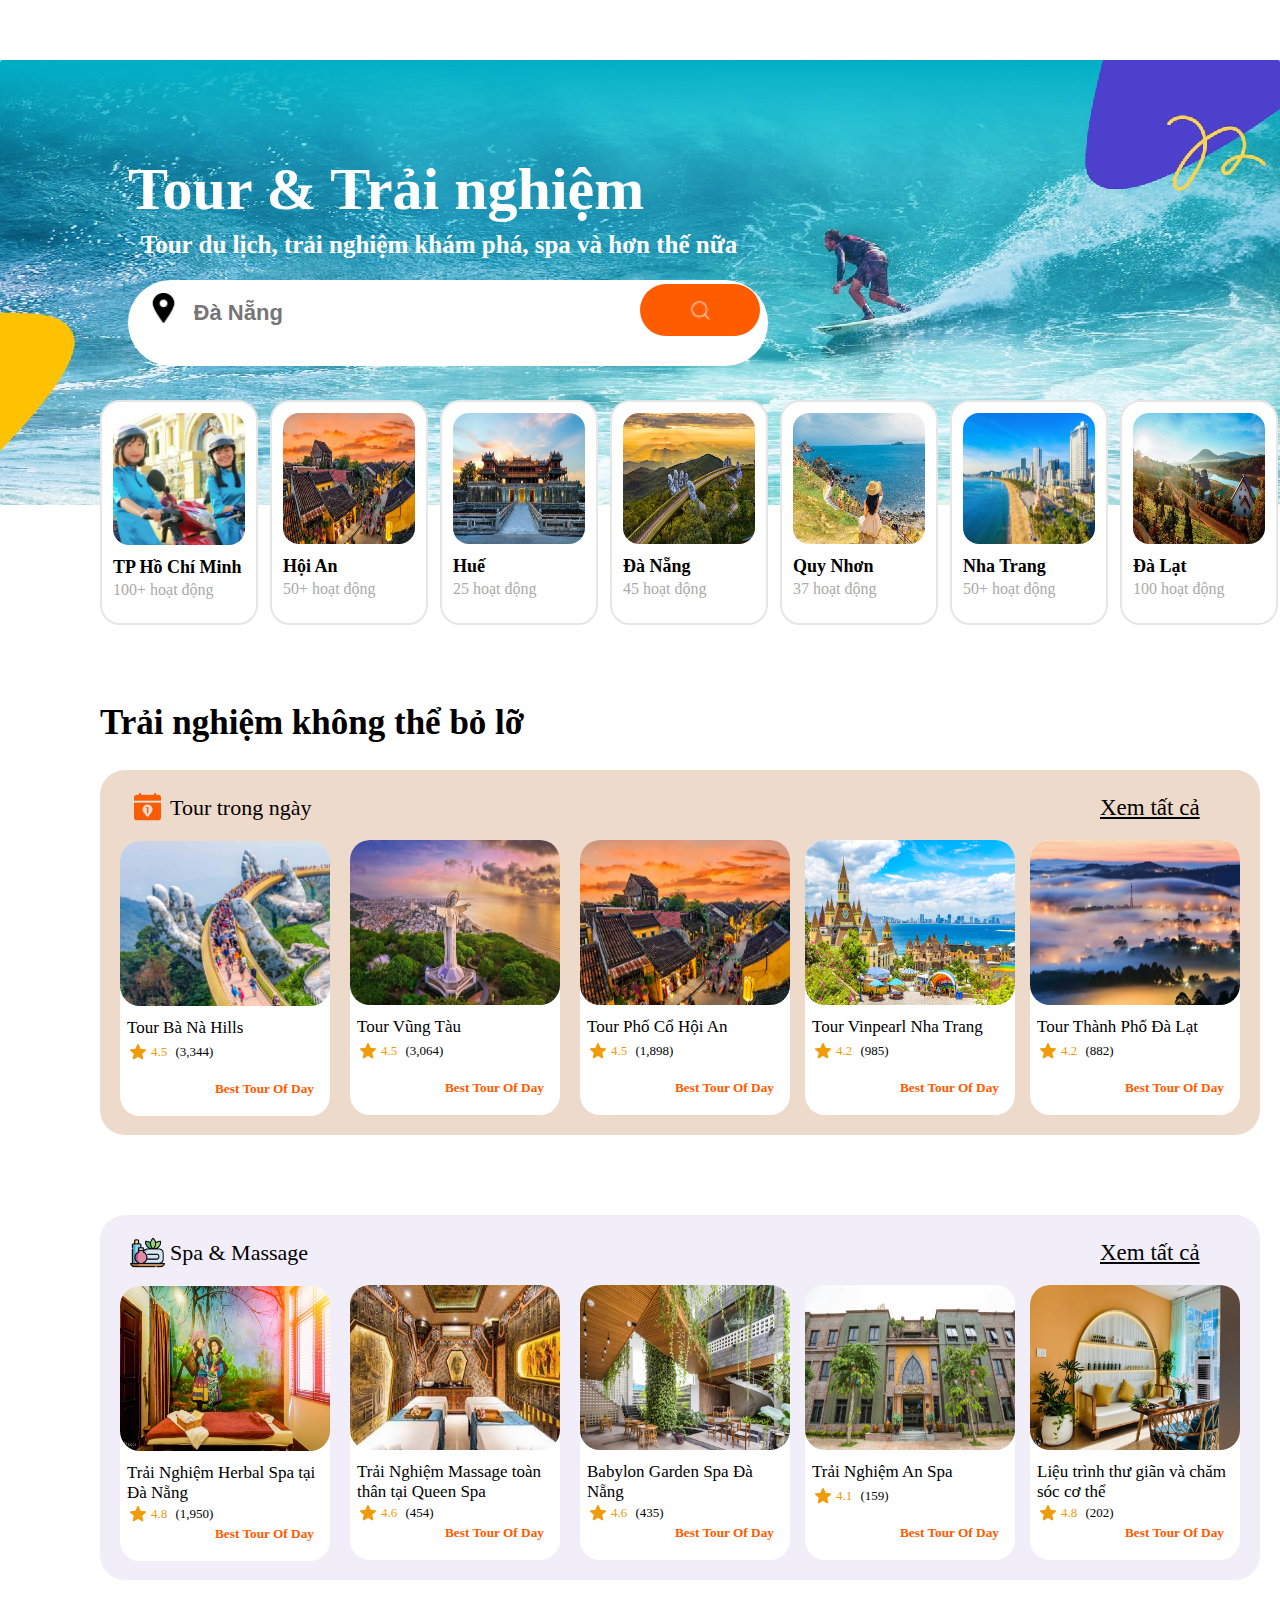
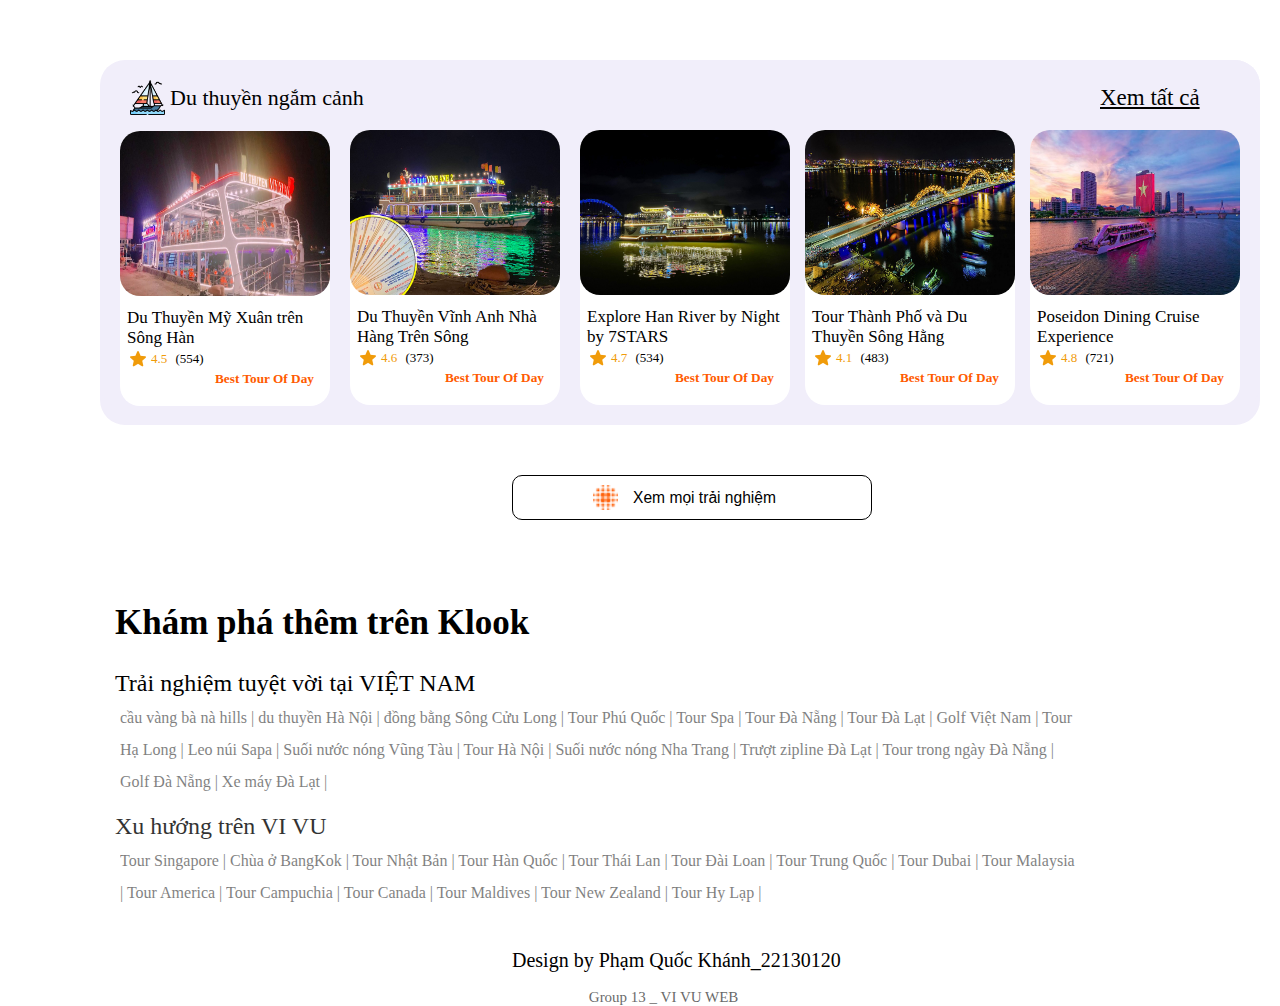
==== index.html @ 2f69b4cc "Add files via upload" ====
<!DOCTYPE html>
<html lang="en">
<head>
    <meta charset="UTF-8">
    <meta name="viewport" content="width=device-width, initial-scale=1.0">
    <title>Tour</title>
    <link rel="stylesheet" href="./assets/css/style.css">
</head>
<body>
    <!-- Header -->
    <div id="Header">

    </div>
    <!--  -->
    <div id="First_Content">
        <!-- <div class="Picture"> -->
            <img src="./assets/image/image_T_A_vertical_homepage_desktop_2x.jpg" class="img_main">
            <h1>Tour & Trải nghiệm</h1>
            <h2>Tour du lịch, trải nghiệm khám phá, spa và hơn thế nữa</h2>
            <div class="Btn_search">
                <div class="Frame_Find">
                    <img src="./assets/image/location-sign-removebg-preview.png" class="Position">
                    <input type="text" placeholder="Đà Nẵng" class="Input_text">
                    <button class="Nav_btn_search">
                        <img src="./assets/image/magnifying-glass.png" alt="" class="Icon_find">
                    </button>
                </div>   
            </div>
        <!-- </div> -->
         <div class="Nav_Picture">
            <div class="Nav_p1">
                <img src="./assets/image/nav1.jpg" alt="">
                <h3>TP Hồ Chí Minh</h3>
                <h4>100+ hoạt động</h4>
            </div>
            <div class="Nav_p2">
                <img src="./assets/image/nav2.jpg" alt="">
                <h3>Hội An</h3>
                <h4>50+ hoạt động</h4>
            </div>
            <div class="Nav_p3">
                <img src="./assets/image/nav3.jpg" alt="">
                <h3>Huế</h3>
                <h4>25 hoạt động</h4>
            </div>
            <div class="Nav_p4">
                <img src="./assets/image/nav4.jpg" alt="">
                <h3>Đà Nẵng</h3>
                <h4>45 hoạt động</h4>
            </div>
            <div class="Nav_p5">
                <img src="./assets/image/nav5.jpg" alt="">
                <h3>Quy Nhơn</h3>
                <h4>37 hoạt động</h4>
            </div>
            <div class="Nav_p6">
                <img src="./assets/image/nav6.jpg" alt="">
                <h3>Nha Trang</h3>
                <h4>50+ hoạt động</h4>
            </div>
            <div class="Nav_p7">
                <img src="./assets/image/nav7.jpg" alt="">
                <h3>Đà Lạt</h3>
                <h4>100 hoạt động</h4>
            </div>
        </div>
    </div> 
    <!--  -->
    <div class="Experience">
        <h1>Trải nghiệm không thể bỏ lỡ</h1>
    </div>
    <!--  -->
    <div id="Tour_Day">
        <div class="Title">
            <img src="./assets/image/category_experiences_l2_day_trips_36-removebg-preview.png" >
            <h3>Tour trong ngày</h3>
            <a href="">Xem tất cả</a>
        </div>
        <div class="Content">
         <div class="Nav_Day1">
            <img src="./assets/image/nav_day1.jpg" class="pic">
            <h4>Tour Bà Nà Hills</h4>
            <img src="./assets/image/star.png" class="star">
            <h6>4.5  <span class="nav_rate">(3,344)</span></h6>
            <h5>Best Tour Of Day</h5>
         </div>
         <div class="Nav_Day2">
            <img src="./assets/image/nav_day2.jpg" class="pic">
            <h4>Tour Vũng Tàu</h4>
            <img src="./assets/image/star.png" class="star">
            <h6>4.5  <span class="nav_rate">(3,064)</span></h6>
            <h5>Best Tour Of Day</h5>
         </div>
         <div class="Nav_Day3">
            <img src="./assets/image/nav_day3.jpg" class="pic">
            <h4>Tour Phố Cổ Hội An</h4>
            <img src="./assets/image/star.png" class="star">
            <h6>4.5  <span class="nav_rate">(1,898)</span></h6>
            <h5>Best Tour Of Day</h5>
         </div>
         <div class="Nav_Day4">
            <img src="./assets/image/nav_day4.jpg" class="pic">
            <h4>Tour Vinpearl Nha Trang</h4>
            <img src="./assets/image/star.png" class="star">
            <h6>4.2  <span class="nav_rate">(985)</span></h6>
            <h5>Best Tour Of Day</h5>
         </div>
         <div class="Nav_Day5">
            <img src="./assets/image/nav_day5.jpg" class="pic">
            <h4>Tour Thành Phố Đà Lạt</h4>
            <img src="./assets/image/star.png" class="star">
            <h6>4.2  <span class="nav_rate">(882)</span></h6>
            <h5>Best Tour Of Day</h5>
         </div>
        </div>
    </div>
    <!--  -->
    <div id="Spa_Massage">
        <div class="Title">
            <img src="./assets/image/massage.png" >
            <h3>Spa & Massage</h3>
            <a href="">Xem tất cả</a>
        </div>
        <div class="Content">
         <div class="Nav_Day1">
            <img src="./assets/image/nav_spa1.jpg" class="pic">
            <h4>Trải Nghiệm Herbal Spa tại Đà Nẵng</h4>
            <img src="./assets/image/star.png" class="star">
            <h6>4.8  <span class="nav_rate">(1,950)</span></h6>
            <h5>Best Tour Of Day</h5>
         </div>
         <div class="Nav_Day2">
            <img src="./assets/image/nav_spa2.jpg" class="pic">
            <h4>Trải Nghiệm Massage toàn thân tại Queen Spa</h4>
            <img src="./assets/image/star.png" class="star">
            <h6>4.6  <span class="nav_rate">(454)</span></h6>
            <h5>Best Tour Of Day</h5>
         </div>
         <div class="Nav_Day3">
            <img src="./assets/image/nav_spa3.jpg" class="pic">
            <h4>Babylon Garden Spa Đà Nẵng</h4>
            <img src="./assets/image/star.png" class="star">
            <h6>4.6  <span class="nav_rate">(435)</span></h6>
            <h5>Best Tour Of Day</h5>
         </div>
         <div class="Nav_Day4">
            <img src="./assets/image/nav_spa4.jpg" class="pic">
            <h4>Trải Nghiệm An Spa</h4>
            <img src="./assets/image/star.png" class="star">
            <h6>4.1  <span class="nav_rate">(159)</span></h6>
            <h5>Best Tour Of Day</h5>
         </div>
         <div class="Nav_Day5">
            <img src="./assets/image/nav_spa5.jpg" class="pic">
            <h4>Liệu trình thư giãn và chăm sóc cơ thể</h4>
            <img src="./assets/image/star.png" class="star">
            <h6>4.8  <span class="nav_rate">(202)</span></h6>
            <h5>Best Tour Of Day</h5>
         </div>
        </div>
    </div>
    <!--  -->
    <div id="Yatch">
        <div class="Title">
            <img src="./assets/image/sailboat.png" >
            <h3>Du thuyền ngắm cảnh</h3>
            <a href="">Xem tất cả</a>
        </div>
        <div class="Content">
         <div class="Nav_Day1">
            <img src="./assets/image/nav_yatch1.jpg" class="pic">
            <h4>Du Thuyền Mỹ Xuân trên Sông Hàn</h4>
            <img src="./assets/image/star.png" class="star">
            <h6>4.5  <span class="nav_rate">(554)</span></h6>
            <h5>Best Tour Of Day</h5>
         </div>
         <div class="Nav_Day2">
            <img src="./assets/image/nav_yatch2.jpg" class="pic">
            <h4>Du Thuyền Vĩnh Anh Nhà Hàng Trên Sông</h4>
            <img src="./assets/image/star.png" class="star">
            <h6>4.6  <span class="nav_rate">(373)</span></h6>
            <h5>Best Tour Of Day</h5>
         </div>
         <div class="Nav_Day3">
            <img src="./assets/image/nav_yatch4.jpg" class="pic">
            <h4>Explore Han River by Night by 7STARS</h4>
            <img src="./assets/image/star.png" class="star">
            <h6>4.7  <span class="nav_rate">(534)</span></h6>
            <h5>Best Tour Of Day</h5>
         </div>
         <div class="Nav_Day4">
            <img src="./assets/image/nav_yatch3.jpg" class="pic">
            <h4>Tour Thành Phố và Du Thuyền Sông Hằng</h4>
            <img src="./assets/image/star.png" class="star">
            <h6>4.1  <span class="nav_rate">(483)</span></h6>
            <h5>Best Tour Of Day</h5>
         </div>
         <div class="Nav_Day5">
            <img src="./assets/image/nav_yatch5.jpg" class="pic">
            <h4>Poseidon Dining Cruise Experience</h4>
            <img src="./assets/image/star.png" class="star">
            <h6>4.8  <span class="nav_rate">(721)</span></h6>
            <h5>Best Tour Of Day</h5>
         </div>
        </div>
    </div>

    <!--  -->
    <div id="See_More">
        <button>
            <img src="./assets/image/blur.png" class="menu">
            <h3>Xem mọi trải nghiệm </h3>
        </button>
    </div>
    <!--  -->
    <div id="Discover">
        <div class="title">
            <h1>Khám phá thêm trên Klook</h1>
        </div>
        <div class="title2">
            <h4>Trải nghiệm tuyệt vời tại VIỆT NAM</h4>
        </div>
        <div class="experince_VietNam">
            <a href="">cầu vàng bà nà hills | </a>
            <a href="">du thuyền Hà Nội | </a>
            <a href="">đồng bằng Sông Cửu Long | </a>
            <a href="">Tour Phú Quốc | </a>
            <a href="">Tour Spa | </a>
            <a href="">Tour Đà Nẵng | </a>
            <a href="">Tour Đà Lạt | </a>
            <a href=""> Golf Việt Nam | </a>
            <a href="">Tour Hạ Long | </a>
            <a href="">Leo núi Sapa | </a>
            <a href="">Suối nước nóng Vũng Tàu | </a>
            <a href="">Tour Hà Nội | </a>
            <a href=""> Suối nước nóng Nha Trang | </a>
            <a href="">Trượt zipline Đà Lạt | </a>
            <a href="">Tour trong ngày Đà Nẵng | </a>
            <a href=""> Golf Đà Nẵng | </a>
            <a href="">Xe máy Đà Lạt | </a>
        </div>
        <div class="title3">
            <h4>Xu hướng trên VI VU</h4>
        </div>
        <div class="trend">
            <a href="">Tour Singapore | </a>
            <a href="">Chùa ở BangKok | </a>
            <a href="">Tour Nhật Bản | </a>
            <a href="">Tour Hàn Quốc | </a>
            <a href="">Tour Thái Lan | </a>
            <a href="">Tour Đài Loan | </a>
            <a href="">Tour Trung Quốc | </a>
            <a href="">Tour Dubai | </a>
            <a href="">Tour Malaysia | </a>
            <a href="">Tour America | </a>
            <a href="">Tour Campuchia | </a>
            <a href="">Tour Canada | </a>
            <a href="">Tour Maldives | </a>
            <a href="">Tour New Zealand | </a>
            <a href="">Tour Hy Lạp | </a>
        </div>
    </div>
    <div id="Footer">
        <h3>Design by Phạm Quốc Khánh_22130120</h3>
        <h4>Group 13 _ VI VU WEB</h4>
       
    </div>
</body>
</html>
---- assets/css/style.css ----
*{
    margin: 0;
    padding: 0;
    box-sizing: border-box;
    background-color: rgb(255,255,255);
}
#Header{
    height: 60px;
    width: 100%;
    background-color: rgb(255,255,255);
}

#First_Content{
    height: 580px;
    width: 100%;
}
.img_main{
    max-height: 500px;
    max-width: 100%;
    image-rendering: pixelated;
    z-index: 1;
    position: relative;
    border-radius: 2px;
    background-size: cover;
    background-repeat: no-repeat;

}
h1{
    color: white;
    position: absolute;
    z-index: 2;
    top: 150px;
    left: 10%;
    background: transparent;
    font-size: 60px;
    font-weight: 600;
    line-height: 132%;
}
h2{
    color: white;
    position: absolute;
    z-index: 2;
    top: 220px;
    left: 11%;
    background: transparent;
    font-size: 25px;
    font-weight: 600;
    line-height: 132%;
    margin-top: 8px;
}
.Frame_find{
    display: flex;
    justify-items: center;
    align-items: center;
}
.Btn_search{
    z-index: 2;
    position: absolute;
    background: #fff;
    padding: 6px 8px 6px 20px;
    border-radius: 9999px;
    overflow: hidden;
    top: 280px;
    width: 50%;
    left: 10%;
    height: 9.5%;
}
.Btn_search .Position{
    position: absolute;
    width: 31px; 
    height: 30px;
    margin-right: 8px;
    margin-top: 7px;
    justify-items: left;
}
.Btn_search .Input_text{
    position: absolute;
    border: none;
    outline: none;
    font-size: 22px;
    font-weight: 600;
    line-height: 132%;
    caret-color: #ff5b00;
    -webkit-box-flex: 1;
    flex: 1;
    margin: 8px;
    left: 9%;
    top: 12%;
}
.Nav_btn_search{
    border: none;
    height: 30px;
    width: 120px;
    position: absolute;
    left: 80%;
    background: #ff5b00;
    border-radius: 200px;
    width: 120px;
    height: 52px;
    display: -webkit-box;
    display: flex;
    -webkit-box-align: center;
    align-items: center;
    -webkit-box-pack: center;
    justify-content: center;
    -webkit-box-flex: 0;
    flex: none;
    top: 5%;
}
.Icon_find{
    background-color: #ff5b00;
    height: 25px;
    width: 25px;
    cursor: pointer;
    border: none;
    overflow: hidden;
    background-size: cover;
    background-repeat: no-repeat;
}
.Nav_p1{
    position: absolute;
    width: 158px;
    padding: 11px;
    height: 225px;
    margin-right: 20px;
    border-radius: 20px;
    background-color: #ffffff;
    left: 100px;
    top: 400px;
    z-index: 3;
    border: 2px solid rgb(230,230,230);
    cursor: pointer;
}
.Nav_p1 img{
    width: 100%;
    height: auto;
    min-height: 90px;
    border-radius: 16px;
    background-position: inherit;
    background-repeat: none;
}
.Nav_p1 h3{
    font-size: 18px;
    padding-top: 8px;
}
.Nav_p1 h4{
    padding-top: 3px;
    font-weight: 300;
    color: rgb(172, 170, 168);
}
.Nav_p2{
    position: absolute;
    width: 158px;
    padding: 11px;
    height: 225px;
    margin-right: 20px;
    border-radius: 20px;
    background-color: #ffffff;
    left: 270px;
    top: 400px;
    z-index: 3;
    border: 2px solid rgb(230,230,230);
    cursor: pointer;
}
.Nav_p2 img{
    width: 100%;
    height: 131px;
    min-height: 90px;
    border-radius: 16px;
    background-position: inherit;
    background-repeat: none;
}
.Nav_p2 h3{
    font-size: 18px;
    padding-top: 8px;
}
.Nav_p2 h4{
    padding-top: 3px;
    font-weight: 300;
    color: rgb(172, 170, 168);
}
.Nav_p3{
    position: absolute;
    width: 158px;
    padding: 11px;
    height: 225px;
    margin-right: 20px;
    border-radius: 20px;
    background-color: #ffffff;
    left: 440px;
    top: 400px;
    z-index: 3;
    border: 2px solid rgb(230,230,230);
    cursor: pointer;
}
.Nav_p3 img{
    width: 100%;
    height: 131px;
    min-height: 90px;
    border-radius: 16px;
    background-position: inherit;
    background-repeat: none;
}
.Nav_p3 h3{
    font-size: 18px;
    padding-top: 8px;
}
.Nav_p3 h4{
    padding-top: 3px;
    font-weight: 300;
    color: rgb(172, 170, 168);
}
.Nav_p4{
    position: absolute;
    width: 158px;
    padding: 11px;
    height: 225px;
    margin-right: 20px;
    border-radius: 20px;
    background-color: #ffffff;
    left: 610px;
    top: 400px;
    z-index: 3;
    border: 2px solid rgb(230,230,230);
    cursor: pointer;
}
.Nav_p4 img{
    width: 100%;
    height: 131px;
    min-height: 90px;
    border-radius: 16px;
    background-position: inherit;
    background-repeat: none;
}
.Nav_p4 h3{
    font-size: 18px;
    padding-top: 8px;
}
.Nav_p4 h4{
    padding-top: 3px;
    font-weight: 300;
    color: rgb(172, 170, 168);
}
.Nav_p5{
    position: absolute;
    width: 158px;
    padding: 11px;
    height: 225px;
    margin-right: 20px;
    border-radius: 20px;
    background-color: #ffffff;
    left: 780px;
    top: 400px;
    z-index: 3;
    border: 2px solid rgb(230,230,230);
    cursor: pointer;
}
.Nav_p5 img{
    width: 100%;
    height: 131px;
    min-height: 90px;
    border-radius: 16px;
    background-position: inherit;
    background-repeat: none;
}
.Nav_p5 h3{
    font-size: 18px;
    padding-top: 8px;
}
.Nav_p5 h4{
    padding-top: 3px;
    font-weight: 300;
    color: rgb(172, 170, 168);
}
.Nav_p6{
    position: absolute;
    width: 158px;
    padding: 11px;
    height: 225px;
    margin-right: 20px;
    border-radius: 20px;
    background-color: #ffffff;
    left: 950px;
    top: 400px;
    z-index: 3;
    border: 2px solid rgb(230,230,230);
    cursor: pointer;
}
.Nav_p6 img{
    width: 100%;
    height: 131px;
    min-height: 90px;
    border-radius: 16px;
    background-position: inherit;
    background-repeat: none;
}
.Nav_p6 h3{
    font-size: 18px;
    padding-top: 8px;
}
.Nav_p6 h4{
    padding-top: 3px;
    font-weight: 300;
    color: rgb(172, 170, 168);
}
.Nav_p7{
    position: absolute;
    width: 158px;
    padding: 11px;
    height: 225px;
    margin-right: 20px;
    border-radius: 20px;
    background-color: #ffffff;
    left: 1120px;
    top: 400px;
    z-index: 3;
    border: 2px solid rgb(230,230,230);
    cursor: pointer;
}
.Nav_p7 img{
    width: 100%;
    height: 131px;
    min-height: 90px;
    border-radius: 16px;
    background-position: inherit;
    background-repeat: none;
}
.Nav_p7 h3{
    font-size: 18px;
    padding-top: 8px;
}
.Nav_p7 h4{
    padding-top: 3px;
    font-weight: 300;
    color: rgb(172, 170, 168);
}
/* -------------------------------------------------- */
.Experience h1{
    color: black;
    font-size: 35px;
    margin-top: 550px;
    position: absolute;
    left: 100px;
}
/* ------------------------------------------- */
#Tour_Day{
    height: 365px;
    width: 1160px;
    position: relative;
    background-color: rgb(238, 218, 203);
    border-radius: 25px;
    margin-top: 130px;
    margin-left: 100px;
    z-index: 1;
}
#Tour_Day .Title {
    background-color: rgb(238, 218, 203);
    font-size: 23px;
    margin-left: 30px;
    border-radius: 25px;
}
#Tour_Day .Title h3{
    background-color: rgb(238, 218, 203);
    position: absolute;
    left: 70px;
    top: 25px;
    font-size: 22px;
    font-weight: 100;
    
}
#Tour_Day .Title img{
    background-color: rgb(238, 218, 203);
    width: 35px;
    height: 35px;
    margin-top: 20px;
    z-index: 3;
}
#Tour_Day .Title a{
    color: black;
    background-color: rgb(238, 218, 203);
    z-index: 3;
    position: absolute;
    left: 1000px;
    top: 25px;
    cursor: pointer;
}
/* ------------------- */
.Content{
    z-index: 1;
    background-color: rgb(238, 218, 203);
    border-radius: 20px;
}
#Tour_Day .Content .Nav_Day1{
    background-color: white;
    height: 275px;
    width: 210px;
    z-index: 2;
    position: relative;
    margin-left: 20px;
    border-radius: 20px;
    margin-top: 10px;
    cursor: pointer;
    transition: transform 0.1s ease;
}
#Tour_Day .Content .Nav_Day1 .pic{
    position: absolute;
    left: 0;
    top: 0;
    width: 100%;
    height: 60%;
    border-radius: 20px;
}
#Tour_Day .Content .Nav_Day1 h4{
    position: absolute;
    top: 177px;
    left: 7px;
    font-size: 17px;
    font-weight: 500;
}
#Tour_Day .Content .Nav_Day1 .star{
    position: absolute;
    top: 203px;
    left: 10px;
}
#Tour_Day .Content .Nav_Day1 h6{
    position: absolute;
    top: 203px;
    left: 31px;
    font-size: 13px;
    font-weight: 100;
    color: rgb(240,155,10);
}
#Tour_Day .Content .Nav_Day1 .nav_rate{
    color: black;
    padding-left: 5px;
}
#Tour_Day .Content .Nav_Day1 h5{
    position: absolute;
    top: 240px;
    left: 95px;
    color: #ff5b00;
}
#Tour_Day .Content .Nav_Day1:hover{
    transform: scale(1.005) translateY(-5px);
}
 /* --------------------- */
 #Tour_Day .Content .Nav_Day2{
    position: absolute;
    background-color: white;
    height: 275px;
    width: 210px;
    z-index: 2;
    margin-left: 20px;
    border-radius: 20px;
    margin-top: 10px;
    left: 230px;
    top: 60px;
    cursor: pointer;
    transition: transform 0.1s ease;
}
#Tour_Day .Content .Nav_Day2 .pic{
    position: absolute;
    left: 0;
    top: 0;
    width: 100%;
    height: 60%;
    border-radius: 20px;
}
#Tour_Day .Content .Nav_Day2 h4{
    position: absolute;
    top: 177px;
    left: 7px;
    font-size: 17px;
    font-weight: 500;
}
#Tour_Day .Content .Nav_Day2 .star{
    position: absolute;
    top: 203px;
    left: 10px;
}
#Tour_Day .Content .Nav_Day2 h6{
    position: absolute;
    top: 203px;
    left: 31px;
    font-size: 13px;
    font-weight: 100;
    color: rgb(240,155,10);
}
#Tour_Day .Content .Nav_Day2 .nav_rate{
    color: black;
    padding-left: 5px;
}
#Tour_Day .Content .Nav_Day2 h5{
    position: absolute;
    top: 240px;
    left: 95px;
    color: #ff5b00;
}
#Tour_Day .Content .Nav_Day2:hover{
    transform: scale(1.005) translateY(-5px);
}
/* -------------------------------- */
#Tour_Day .Content .Nav_Day3{
    position: absolute;
    background-color: white;
    height: 275px;
    width: 210px;
    z-index: 2;
    margin-left: 20px;
    border-radius: 20px;
    margin-top: 10px;
    left: 460px;
    top: 60px;
    cursor: pointer;
    transition: transform 0.1s ease;
}
#Tour_Day .Content .Nav_Day3 .pic{
    position: absolute;
    left: 0;
    top: 0;
    width: 100%;
    height: 60%;
    border-radius: 20px;
}
#Tour_Day .Content .Nav_Day3 h4{
    position: absolute;
    top: 177px;
    left: 7px;
    font-size: 17px;
    font-weight: 500;
}
#Tour_Day .Content .Nav_Day3 .star{
    position: absolute;
    top: 203px;
    left: 10px;
}
#Tour_Day .Content .Nav_Day3 h6{
    position: absolute;
    top: 203px;
    left: 31px;
    font-size: 13px;
    font-weight: 100;
    color: rgb(240,155,10);
}
#Tour_Day .Content .Nav_Day3 .nav_rate{
    color: black;
    padding-left: 5px;
}
#Tour_Day .Content .Nav_Day3 h5{
    position: absolute;
    top: 240px;
    left: 95px;
    color: #ff5b00;
}
#Tour_Day .Content .Nav_Day3:hover{
    transform: scale(1.005) translateY(-5px);
}
/* ------------------------------------- */
#Tour_Day .Content .Nav_Day4{
    position: absolute;
    background-color: white;
    height: 275px;
    width: 210px;
    z-index: 2;
    margin-left: 20px;
    border-radius: 20px;
    margin-top: 10px;
    left: 685px;
    top: 60px;
    cursor: pointer;
    transition: transform 0.1s ease;
}
#Tour_Day .Content .Nav_Day4 .pic{
    position: absolute;
    left: 0;
    top: 0;
    width: 100%;
    height: 60%;
    border-radius: 20px;
}
#Tour_Day .Content .Nav_Day4 h4{
    position: absolute;
    top: 177px;
    left: 7px;
    font-size: 17px;
    font-weight: 500;
}
#Tour_Day .Content .Nav_Day4 .star{
    position: absolute;
    top: 203px;
    left: 10px;
}
#Tour_Day .Content .Nav_Day4 h6{
    position: absolute;
    top: 203px;
    left: 31px;
    font-size: 13px;
    font-weight: 100;
    color: rgb(240,155,10);
}
#Tour_Day .Content .Nav_Day4 .nav_rate{
    color: black;
    padding-left: 5px;
}
#Tour_Day .Content .Nav_Day4 h5{
    position: absolute;
    top: 240px;
    left: 95px;
    color: #ff5b00;
}
#Tour_Day .Content .Nav_Day4:hover{
    transform: scale(1.005) translateY(-5px);
}
/* ---------------------------------------- */
#Tour_Day .Content .Nav_Day5{
    position: absolute;
    background-color: white;
    height: 275px;
    width: 210px;
    z-index: 2;
    margin-left: 20px;
    border-radius: 20px;
    margin-top: 10px;
    left: 910px;
    top: 60px;
    cursor: pointer;
    transition: transform 0.1s ease;
}
#Tour_Day .Content .Nav_Day5 .pic{
    position: absolute;
    left: 0;
    top: 0;
    width: 100%;
    height: 60%;
    border-radius: 20px;
}
#Tour_Day .Content .Nav_Day5 h4{
    position: absolute;
    top: 177px;
    left: 7px;
    font-size: 17px;
    font-weight: 500;
}
#Tour_Day .Content .Nav_Day5 .star{
    position: absolute;
    top: 203px;
    left: 10px;
}
#Tour_Day .Content .Nav_Day5 h6{
    position: absolute;
    top: 203px;
    left: 31px;
    font-size: 13px;
    font-weight: 100;
    color: rgb(240,155,10);
}
#Tour_Day .Content .Nav_Day5 .nav_rate{
    color: black;
    padding-left: 5px;
}
#Tour_Day .Content .Nav_Day5 h5{
    position: absolute;
    top: 240px;
    left: 95px;
    color: #ff5b00;
}
#Tour_Day .Content .Nav_Day5:hover{
    transform: scale(1.005) translateY(-5px);
}




/* --------------------------------------------------------------
---------------------------------------------------------------------------- */
#Spa_Massage{
    height: 365px;
    width: 1160px;
    position: relative;
    background-color: rgb(241,238,250);
    border-radius: 25px;
    margin-top: 80px;
    margin-left: 100px;
    z-index: 1;
}
#Spa_Massage .Title {
    background-color: rgb(241,238,250);
    font-size: 23px;
    margin-left: 30px;
    border-radius: 25px;
}
#Spa_Massage .Title h3{
    background-color: rgb(241,238,250);
    position: absolute;
    left: 70px;
    top: 25px;
    font-size: 22px;
    font-weight: 100;
    
}
#Spa_Massage .Title img{
    background-color: rgb(241,238,250);
    width: 35px;
    height: 35px;
    margin-top: 20px;
    z-index: 3;
}
#Spa_Massage .Title a{
    color: black;
    background-color: rgb(241,238,250);
    z-index: 3;
    position: absolute;
    left: 1000px;
    top: 25px;
    cursor: pointer;
}
/* ------------------- */
#Spa_Massage .Content{
    z-index: 1;
    background-color: rgb(241,238,250);
    border-radius: 20px;
}
#Spa_Massage .Content .Nav_Day1{
    background-color: white;
    height: 275px;
    width: 210px;
    z-index: 2;
    position: relative;
    margin-left: 20px;
    border-radius: 20px;
    margin-top: 10px;
    cursor: pointer;
    transition: transform 0.1s ease;
}
#Spa_Massage .Content .Nav_Day1 .pic{
    position: absolute;
    left: 0;
    top: 0;
    width: 100%;
    height: 60%;
    border-radius: 20px;
}
#Spa_Massage .Content .Nav_Day1 h4{
    position: absolute;
    top: 177px;
    left: 7px;
    font-size: 17px;
    font-weight: 500;
}
#Spa_Massage .Content .Nav_Day1 .star{
    position: absolute;
    top: 220px;
    left: 10px;
}
#Spa_Massage .Content .Nav_Day1 h6{
    position: absolute;
    top: 220px;
    left: 31px;
    font-size: 13px;
    font-weight: 100;
    color: rgb(240,155,10);
}
#Spa_Massage .Content .Nav_Day1 .nav_rate{
    color: black;
    padding-left: 5px;
}
#Spa_Massage .Content .Nav_Day1 h5{
    position: absolute;
    top: 240px;
    left: 95px;
    color: #ff5b00;
}
#Spa_Massage .Content .Nav_Day1:hover{
    transform: scale(1.005) translateY(-5px);
}
 /* --------------------- */
 #Spa_Massage .Content .Nav_Day2{
    position: absolute;
    background-color: white;
    height: 275px;
    width: 210px;
    z-index: 2;
    margin-left: 20px;
    border-radius: 20px;
    margin-top: 10px;
    left: 230px;
    top: 60px;
    cursor: pointer;
    transition: transform 0.1s ease;
}
#Spa_Massage .Content .Nav_Day2 .pic{
    position: absolute;
    left: 0;
    top: 0;
    width: 100%;
    height: 60%;
    border-radius: 20px;
}
#Spa_Massage .Content .Nav_Day2 h4{
    position: absolute;
    top: 177px;
    left: 7px;
    font-size: 17px;
    font-weight: 500;
}
#Spa_Massage .Content .Nav_Day2 .star{
    position: absolute;
    top: 220px;
    left: 10px;
}
#Spa_Massage .Content .Nav_Day2 h6{
    position: absolute;
    top: 220px;
    left: 31px;
    font-size: 13px;
    font-weight: 100;
    color: rgb(240,155,10);
}
#Spa_Massage .Content .Nav_Day2 .nav_rate{
    color: black;
    padding-left: 5px;
}
#Spa_Massage .Content .Nav_Day2 h5{
    position: absolute;
    top: 240px;
    left: 95px;
    color: #ff5b00;
}
#Spa_Massage .Content .Nav_Day2:hover{
    transform: scale(1.005) translateY(-5px);
}
/* -------------------------------- */
#Spa_Massage .Content .Nav_Day3{
    position: absolute;
    background-color: white;
    height: 275px;
    width: 210px;
    z-index: 2;
    margin-left: 20px;
    border-radius: 20px;
    margin-top: 10px;
    left: 460px;
    top: 60px;
    cursor: pointer;
    transition: transform 0.1s ease;
}
#Spa_Massage .Content .Nav_Day3 .pic{
    position: absolute;
    left: 0;
    top: 0;
    width: 100%;
    height: 60%;
    border-radius: 20px;
}
#Spa_Massage .Content .Nav_Day3 h4{
    position: absolute;
    top: 177px;
    left: 7px;
    font-size: 17px;
    font-weight: 500;
}
#Spa_Massage .Content .Nav_Day3 .star{
    position: absolute;
    top: 220px;
    left: 10px;
}
#Spa_Massage .Content .Nav_Day3 h6{
    position: absolute;
    top: 220px;
    left: 31px;
    font-size: 13px;
    font-weight: 100;
    color: rgb(240,155,10);
}
#Spa_Massage .Content .Nav_Day3 .nav_rate{
    color: black;
    padding-left: 5px;
}
#Spa_Massage .Content .Nav_Day3 h5{
    position: absolute;
    top: 240px;
    left: 95px;
    color: #ff5b00;
}
#Spa_Massage .Content .Nav_Day3:hover{
    transform: scale(1.005) translateY(-5px);
}
/* ------------------------------------- */
#Spa_Massage .Content .Nav_Day4{
    position: absolute;
    background-color: white;
    height: 275px;
    width: 210px;
    z-index: 2;
    margin-left: 20px;
    border-radius: 20px;
    margin-top: 10px;
    left: 685px;
    top: 60px;
    cursor: pointer;
    transition: transform 0.1s ease;
}
#Spa_Massage .Content .Nav_Day4 .pic{
    position: absolute;
    left: 0;
    top: 0;
    width: 100%;
    height: 60%;
    border-radius: 20px;
}
#Spa_Massage .Content .Nav_Day4 h4{
    position: absolute;
    top: 177px;
    left: 7px;
    font-size: 17px;
    font-weight: 500;
}
#Spa_Massage .Content .Nav_Day4 .star{
    position: absolute;
    top: 203px;
    left: 10px;
}
#Spa_Massage .Content .Nav_Day4 h6{
    position: absolute;
    top: 203px;
    left: 31px;
    font-size: 13px;
    font-weight: 100;
    color: rgb(240,155,10);
}
#Spa_Massage .Content .Nav_Day4 .nav_rate{
    color: black;
    padding-left: 5px;
}
#Spa_Massage .Content .Nav_Day4 h5{
    position: absolute;
    top: 240px;
    left: 95px;
    color: #ff5b00;
}
#Spa_Massage .Content .Nav_Day4:hover{
    transform: scale(1.005) translateY(-5px);
}
/* ---------------------------------------- */
#Spa_Massage .Content .Nav_Day5{
    position: absolute;
    background-color: white;
    height: 275px;
    width: 210px;
    z-index: 2;
    margin-left: 20px;
    border-radius: 20px;
    margin-top: 10px;
    left: 910px;
    top: 60px;
    cursor: pointer;
    transition: transform 0.1s ease;
}
#Spa_Massage .Content .Nav_Day5 .pic{
    position: absolute;
    left: 0;
    top: 0;
    width: 100%;
    height: 60%;
    border-radius: 20px;
}
#Spa_Massage .Content .Nav_Day5 h4{
    position: absolute;
    top: 177px;
    left: 7px;
    font-size: 17px;
    font-weight: 500;
}
#Spa_Massage .Content .Nav_Day5 .star{
    position: absolute;
    top: 220px;
    left: 10px;
}
#Spa_Massage .Content .Nav_Day5 h6{
    position: absolute;
    top: 220px;
    left: 31px;
    font-size: 13px;
    font-weight: 100;
    color: rgb(240,155,10);
}
#Spa_Massage .Content .Nav_Day5 .nav_rate{
    color: black;
    padding-left: 5px;
}
#Spa_Massage .Content .Nav_Day5 h5{
    position: absolute;
    top: 240px;
    left: 95px;
    color: #ff5b00;
}
#Spa_Massage .Content .Nav_Day5:hover{
    transform: scale(1.005) translateY(-5px);
}




/* -----------------------------------------------------------------------
-------------------------------------------------------------------------- */
#Yatch{
    height: 365px;
    width: 1160px;
    position: relative;
    background-color: rgb(241,238,250);
    border-radius: 25px;
    margin-top: 80px;
    margin-left: 100px;
    z-index: 1;
}
#Yatch .Title {
    background-color: rgb(241,238,250);
    font-size: 23px;
    margin-left: 30px;
    border-radius: 25px;
}
#Yatch .Title h3{
    background-color: rgb(241,238,250);
    position: absolute;
    left: 70px;
    top: 25px;
    font-size: 22px;
    font-weight: 100;
    
}
#Yatch .Title img{
    background-color: rgb(241,238,250);
    width: 35px;
    height: 35px;
    margin-top: 20px;
    z-index: 3;
}
#Yatch .Title a{
    color: black;
    background-color: rgb(241,238,250);
    z-index: 3;
    position: absolute;
    left: 1000px;
    top: 25px;
    cursor: pointer;
}
/* ------------------- */
#Yatch .Content{
    z-index: 1;
    background-color: rgb(241,238,250);
    border-radius: 20px;
}
#Yatch .Content .Nav_Day1{
    background-color: white;
    height: 275px;
    width: 210px;
    z-index: 2;
    position: relative;
    margin-left: 20px;
    border-radius: 20px;
    margin-top: 10px;
    cursor: pointer;
    transition: transform 0.1s ease;
}
#Yatch .Content .Nav_Day1 .pic{
    position: absolute;
    left: 0;
    top: 0;
    width: 100%;
    height: 60%;
    border-radius: 20px;
}
#Yatch .Content .Nav_Day1 h4{
    position: absolute;
    top: 177px;
    left: 7px;
    font-size: 17px;
    font-weight: 500;
}
#Yatch .Content .Nav_Day1 .star{
    position: absolute;
    top: 220px;
    left: 10px;
}
#Yatch .Content .Nav_Day1 h6{
    position: absolute;
    top: 220px;
    left: 31px;
    font-size: 13px;
    font-weight: 100;
    color: rgb(240,155,10);
}
#Yatch .Content .Nav_Day1 .nav_rate{
    color: black;
    padding-left: 5px;
}
#Yatch .Content .Nav_Day1 h5{
    position: absolute;
    top: 240px;
    left: 95px;
    color: #ff5b00;
}
#Yatch .Content .Nav_Day1:hover{
    transform: scale(1.005) translateY(-5px);
}
 /* --------------------- */
 #Yatch .Content .Nav_Day2{
    position: absolute;
    background-color: white;
    height: 275px;
    width: 210px;
    z-index: 2;
    margin-left: 20px;
    border-radius: 20px;
    margin-top: 10px;
    left: 230px;
    top: 60px;
    cursor: pointer;
    transition: transform 0.1s ease;
}
#Yatch .Content .Nav_Day2 .pic{
    position: absolute;
    left: 0;
    top: 0;
    width: 100%;
    height: 60%;
    border-radius: 20px;
}
#Yatch .Content .Nav_Day2 h4{
    position: absolute;
    top: 177px;
    left: 7px;
    font-size: 17px;
    font-weight: 500;
}
#Yatch .Content .Nav_Day2 .star{
    position: absolute;
    top: 220px;
    left: 10px;
}
#Yatch .Content .Nav_Day2 h6{
    position: absolute;
    top: 220px;
    left: 31px;
    font-size: 13px;
    font-weight: 100;
    color: rgb(240,155,10);
}
#Yatch .Content .Nav_Day2 .nav_rate{
    color: black;
    padding-left: 5px;
}
#Yatch .Content .Nav_Day2 h5{
    position: absolute;
    top: 240px;
    left: 95px;
    color: #ff5b00;
}
#Yatch .Content .Nav_Day2:hover{
    transform: scale(1.005) translateY(-5px);
}
/* -------------------------------- */
#Yatch .Content .Nav_Day3{
    position: absolute;
    background-color: white;
    height: 275px;
    width: 210px;
    z-index: 2;
    margin-left: 20px;
    border-radius: 20px;
    margin-top: 10px;
    left: 460px;
    top: 60px;
    cursor: pointer;
    transition: transform 0.1s ease;
}
#Yatch .Content .Nav_Day3 .pic{
    position: absolute;
    left: 0;
    top: 0;
    width: 100%;
    height: 60%;
    border-radius: 20px;
}
#Yatch .Content .Nav_Day3 h4{
    position: absolute;
    top: 177px;
    left: 7px;
    font-size: 17px;
    font-weight: 500;
}
#Yatch .Content .Nav_Day3 .star{
    position: absolute;
    top: 220px;
    left: 10px;
}
#Yatch .Content .Nav_Day3 h6{
    position: absolute;
    top: 220px;
    left: 31px;
    font-size: 13px;
    font-weight: 100;
    color: rgb(240,155,10);
}
#Yatch .Content .Nav_Day3 .nav_rate{
    color: black;
    padding-left: 5px;
}
#Yatch .Content .Nav_Day3 h5{
    position: absolute;
    top: 240px;
    left: 95px;
    color: #ff5b00;
}
#Yatch .Content .Nav_Day3:hover{
    transform: scale(1.005) translateY(-5px);
}
/* ------------------------------------- */
#Yatch .Content .Nav_Day4{
    position: absolute;
    background-color: white;
    height: 275px;
    width: 210px;
    z-index: 2;
    margin-left: 20px;
    border-radius: 20px;
    margin-top: 10px;
    left: 685px;
    top: 60px;
    cursor: pointer;
    transition: transform 0.1s ease;
}
#Yatch .Content .Nav_Day4 .pic{
    position: absolute;
    left: 0;
    top: 0;
    width: 100%;
    height: 60%;
    border-radius: 20px;
}
#Yatch .Content .Nav_Day4 h4{
    position: absolute;
    top: 177px;
    left: 7px;
    font-size: 17px;
    font-weight: 500;
}
#Yatch .Content .Nav_Day4 .star{
    position: absolute;
    top: 220px;
    left: 10px;
}
#Yatch .Content .Nav_Day4 h6{
    position: absolute;
    top: 220px;
    left: 31px;
    font-size: 13px;
    font-weight: 100;
    color: rgb(240,155,10);
}
#Yatch .Content .Nav_Day4 .nav_rate{
    color: black;
    padding-left: 5px;
}
#Yatch .Content .Nav_Day4 h5{
    position: absolute;
    top: 240px;
    left: 95px;
    color: #ff5b00;
}
#Yatch .Content .Nav_Day4:hover{
    transform: scale(1.005) translateY(-5px);
}
/* ---------------------------------------- */
#Yatch .Content .Nav_Day5{
    position: absolute;
    background-color: white;
    height: 275px;
    width: 210px;
    z-index: 2;
    margin-left: 20px;
    border-radius: 20px;
    margin-top: 10px;
    left: 910px;
    top: 60px;
    cursor: pointer;
    transition: transform 0.1s ease;
}
#Yatch .Content .Nav_Day5 .pic{
    position: absolute;
    left: 0;
    top: 0;
    width: 100%;
    height: 60%;
    border-radius: 20px;
}
#Yatch .Content .Nav_Day5 h4{
    position: absolute;
    top: 177px;
    left: 7px;
    font-size: 17px;
    font-weight: 500;
}
#Yatch .Content .Nav_Day5 .star{
    position: absolute;
    top: 220px;
    left: 10px;
}
#Yatch .Content .Nav_Day5 h6{
    position: absolute;
    top: 220px;
    left: 31px;
    font-size: 13px;
    font-weight: 100;
    color: rgb(240,155,10);
}
#Yatch .Content .Nav_Day5 .nav_rate{
    color: black;
    padding-left: 5px;
}
#Yatch .Content .Nav_Day5 h5{
    position: absolute;
    top: 240px;
    left: 95px;
    color: #ff5b00;
}
#Yatch .Content .Nav_Day5:hover{
    transform: scale(1.005) translateY(-5px);
}




/* ----------------------------------
------------------------------------------------------------ */
#See_More{
    margin-top: 50px;
    margin-left: 40%;
    display: flex;
}
#See_More button{
    display: flex;
    align-items: center;
    height: 45px;
    width: 360px;
    border-radius: 10px;
    border: 1px solid black;
    cursor: pointer;
}
#See_More img{
    position: absolute;
    width: 25px;
    height: 25px;
    margin-left: 80px;
}
#See_More h3{
    margin-left: 120px;
    font-weight: 540;
}



/* ---------------------------------------------------
----------------------------------------------------------
 */
#Discover .title h1{
    position: absolute;
    margin-top: 2050px;
    color: black;
    font-size: 35px;
    left: 115px;
}
#Discover .title2 h4{
    margin-top: 150px;
    color: black;
    font-size: 24px;
    margin-left: 115px;
    font-weight: 400;
}
#Discover .experince_VietNam{
    display: block;
    margin-left: 120px;
    margin-right: 200px;
    margin-top: 5px;
    color: black;
}
#Discover .experince_VietNam a{
    color: black;
    font-weight: lighter;
    opacity: 0.5;
    line-height: 2;
    text-decoration: none;
}
#Discover .title3 h4{
    margin-top: 15px;
    color: black;
    font-size: 24px;
    margin-left: 115px;
    font-weight: 400;
    opacity: 0.8;
}
#Discover .trend{
    display: block;
    margin-left: 120px;
    margin-right: 200px;
    margin-top: 5px;
    color: black;
}
#Discover .trend a{
    color: black;
    font-weight: lighter;
    opacity: 0.5;
    line-height: 2;
    text-decoration: none;
}


/* -----------------------------------------
---------------------------------------------------
 */
#Footer{
    position: relative;
}
#Footer h3{
    position: absolute;
    left: 40%;
    top: 40px;
    font-weight: 100;
    font-size: 20px;
}
#Footer h4{
    position: absolute;
    left: 46%;
    top: 80px;
    font-weight: 100;
    font-size: 15px;
    opacity: 0.6;
}
#Footer h5{
    position: absolute;
    left: 80%;
    top: 80px;
    font-weight: 100;
}
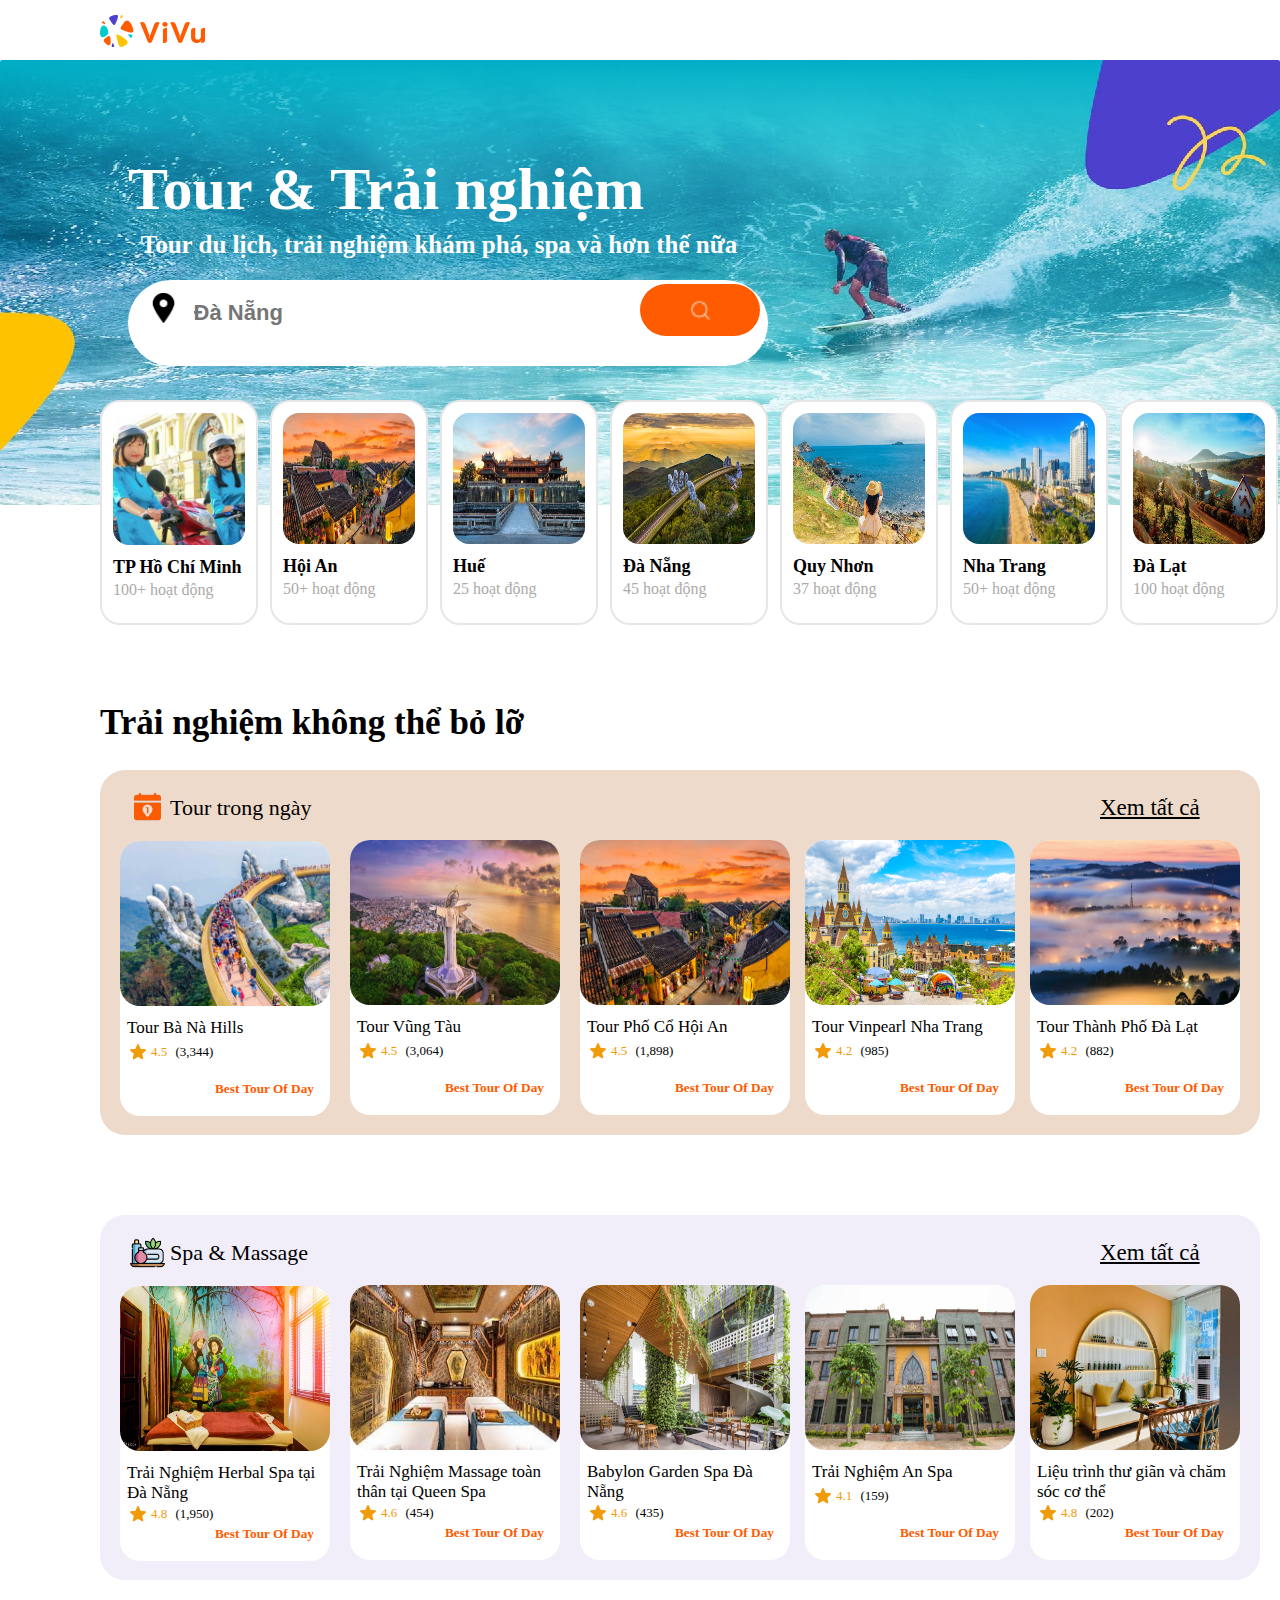
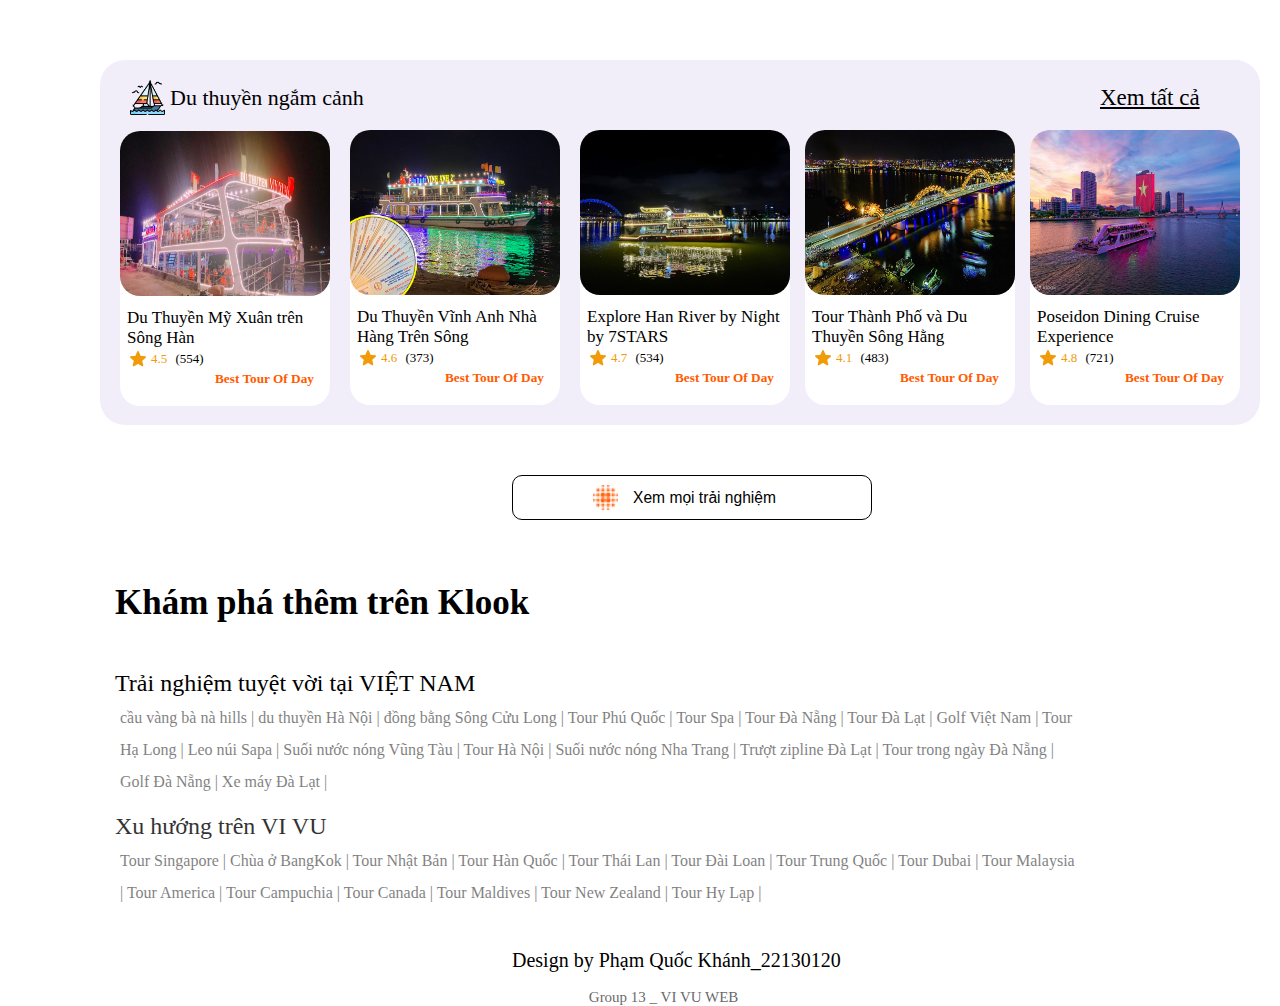
==== commit ace73a61: "Add files via upload" ====
--- a/index.html
+++ b/index.html
@@ -8,9 +8,64 @@
 </head>
 <body>
     <!-- Header -->
-    <div id="Header">
-
-    </div>
+    <div id="total_header">
+        <!-- Header-top -->
+        <div id="header">
+            <div class="header-content">
+                <div class="header-left">
+                    <a href="index.html"> 
+                    <div class="logo" >
+                        <svg xmlns="http://www.w3.org/2000/svg" width="115" height="32" viewBox="0 0 115 32">
+                            <g id="logo-icon">
+                                <path
+                                    d="M2.54763 8.36536C3.06015 8.61137 3.59026 8.82129 4.13396 8.99281C5.30016 9.3607 5.46157 9.20603 4.95716 8.16962C4.74383 7.73129 4.50605 7.30996 4.24603 6.9069C3.73787 6.11922 3.39541 5.82966 2.58517 6.51148C2.42393 6.64717 2.27315 6.79368 2.13362 6.94961C1.64432 7.49646 1.65049 7.93473 2.54763 8.36536Z"
+                                    fill="#FF5B00"></path>
+                                <path
+                                    d="M14.1387 30.6133C13.9381 30.042 13.697 29.4846 13.4164 28.9461C12.8147 27.7909 12.5758 27.7861 12.1718 28.948C12.001 29.4393 11.8614 29.9363 11.7525 30.4362C11.5397 31.4131 11.579 31.8893 12.7068 31.9844C12.9312 32.0033 13.1559 32.0062 13.3793 31.9935C14.1627 31.9489 14.4898 31.6134 14.1387 30.6133Z"
+                                    fill="#4D40CA"></path>
+                                <path
+                                    d="M29.9921 22.1916C29.5357 21.6588 29.1166 21.0934 28.739 20.4994C27.9292 19.2255 28.0621 18.9832 29.4582 19.2528C30.0487 19.3668 30.6266 19.5154 31.1899 19.6965C32.2907 20.0503 32.7449 20.3662 32.1901 21.552C32.0797 21.788 31.9531 22.015 31.8116 22.2316C31.3156 22.991 30.7912 23.1243 29.9921 22.1916Z"
+                                    fill="#00CBD0"></path>
+                                <path
+                                    d="M22.4408 1.98794C22.0369 2.33178 21.6084 2.64744 21.1582 2.93187C20.1926 3.54195 20.009 3.44178 20.2133 2.39013C20.2997 1.94537 20.4124 1.50999 20.5496 1.08569C20.8178 0.2565 21.0572 -0.0856586 21.956 0.332238C22.1349 0.4154 22.3069 0.510793 22.4711 0.617347C23.0467 0.991023 23.1477 1.38605 22.4408 1.98794Z"
+                                    fill="#FFC200"></path>
+                                <path
+                                    d="M5.42233 21.2638C0.93364 23.938 -0.367496 20.5653 0.0845712 16.146C0.792365 9.2268 5.42233 9.10795 7.59725 14.0515C8.91167 17.0392 8.41049 19.4836 5.42233 21.2638Z"
+                                    fill="#00CBD0"></path>
+                                <path
+                                    d="M10.6485 26.0616C10.6485 26.811 10.6177 27.5533 10.5574 28.2872C10.4335 29.7926 9.45576 31.049 7.46783 29.7926C6.65317 29.2777 5.88662 28.6937 5.17642 28.0488C3.53171 26.5552 3.11245 25.1077 5.17642 23.3024C5.6975 22.8466 6.23639 22.4107 6.79193 21.9958C9.37625 20.0658 10.3777 21.3717 10.5759 24.0743C10.624 24.7305 10.6485 25.3932 10.6485 26.0616Z"
+                                    fill="#FF5B00"></path>
+                                <path
+                                    d="M25.6517 24.6001C24.0483 23.2415 22.3469 21.9943 20.5596 20.8704C16.726 18.4598 15.9969 18.8556 16.8081 23.0109C17.1512 24.7683 17.5985 26.4886 18.1434 28.1651C19.2081 31.4414 20.1587 32.7933 23.7271 31.1421C24.4373 30.8135 25.1203 30.4366 25.772 30.0156C28.0574 28.5391 28.4584 26.9783 25.6517 24.6001Z"
+                                    fill="#FFC200"></path>
+                                <path
+                                    d="M23.7952 7.67218C23.3049 8.31326 22.8329 8.96882 22.3797 9.6381C19.6944 13.6037 19.9603 13.7517 23.7952 15.4257C25.1767 16.0289 26.5971 16.5603 28.0514 17.0154C33.3695 18.6794 34.1829 16.8212 32.6334 12.2089C32.1916 10.8938 31.5799 9.65613 30.8244 8.52163C28.4711 4.98797 26.5415 4.08062 23.7952 7.67218Z"
+                                    fill="#FF5B00"></path>
+                                <path
+                                    d="M15.4106 0.0412101C14.0773 0.169808 12.7917 0.461057 11.574 0.894807C8.25614 2.07667 8.74808 3.46615 10.576 6.12C10.9533 6.66782 11.3431 7.20642 11.7451 7.73538C13.8749 10.5385 14.4369 11.1585 16.165 7.18391C16.7289 5.88706 17.23 4.55679 17.6646 3.19692C18.4003 0.894806 18.2869 -0.236201 15.4106 0.0412101Z"
+                                    fill="#4D40CA"></path>
+                            </g>
+                            <g id="logo-en"  transform="translate(40, 7)">
+                                <path
+                                    d="M65 17.9582C65 18.9331 64.6686 19.6838 64.0058 20.2103C63.343 20.7368 62.3589 21 61.0534 21V19.2744C61.3547 18.9624 61.6057 18.6309 61.8066 18.2799L61.5957 18.163C60.3304 20.0543 58.6232 21 56.4742 21C55.47 21 54.5561 20.7758 53.7327 20.3273C52.9092 19.8593 52.2565 19.2159 51.7745 18.3969C51.3125 17.5585 51.0815 16.6128 51.0815 15.5599V8.18942C51.0815 7.35098 51.4129 6.75627 52.0757 6.40529C52.7586 6.03482 53.803 5.84958 55.2089 5.84958V15.2674C55.2089 15.9694 55.4298 16.5251 55.8717 16.9345C56.3135 17.344 56.9562 17.5487 57.7998 17.5487C58.7638 17.5487 59.517 17.2563 60.0592 16.6713C60.6015 16.0669 60.8727 15.2967 60.8727 14.3607V8.18942C60.8727 7.35098 61.204 6.75627 61.8668 6.40529C62.5497 6.03482 63.5941 5.84958 65 5.84958V17.9582Z"
+                                    fill="#FF5B00" />
+                                <path
+                                    d="M40.2125 21C39.128 21 38.4049 20.5223 38.0434 19.5669L30.3913 0.43872C30.6122 0.321728 30.9034 0.224233 31.265 0.146239C31.6466 0.0487459 31.998 0 32.3194 0C34.0466 0 35.1513 0.672703 35.6333 2.01811L39.9715 13.8343L39.2184 15.8231L39.5799 15.9694L44.7616 2.01811C45.2838 0.672703 46.3885 0 48.0756 0C48.3969 0 48.7383 0.0487459 49.0998 0.146239C49.4815 0.224233 49.7827 0.321728 50.0036 0.43872L42.3816 19.5669C42.0201 20.5223 41.2971 21 40.2125 21Z"
+                                    fill="#FF5B00" />
+                                <path
+                                    d="M24.996 4.73816C24.2328 4.73816 23.5901 4.52368 23.0679 4.09471C22.5658 3.64624 22.3148 3.07103 22.3148 2.36908C22.3148 1.66713 22.5658 1.10167 23.0679 0.672703C23.5901 0.224235 24.2328 0 24.996 0C25.7592 0 26.3919 0.224235 26.894 0.672703C27.4162 1.10167 27.6773 1.66713 27.6773 2.36908C27.6773 3.07103 27.4162 3.64624 26.894 4.09471C26.3919 4.52368 25.7592 4.73816 24.996 4.73816ZM22.9173 8.18942C22.9173 7.35098 23.2587 6.75627 23.9416 6.40529C24.6245 6.03482 25.6588 5.84958 27.0446 5.84958V18.6602C27.0446 19.4986 26.7032 20.1031 26.0203 20.4735C25.3374 20.8245 24.3031 21 22.9173 21V8.18942Z"
+                                    fill="#FF5B00" />
+                                <path
+                                    d="M9.82124 21C8.73668 21 8.01365 20.5223 7.65213 19.5669L0 0.43872C0.220928 0.321728 0.51215 0.224233 0.873668 0.146239C1.25527 0.0487459 1.60675 0 1.9281 0C3.65535 0 4.75999 0.672703 5.24201 2.01811L9.58023 13.8343L8.82706 15.8231L9.18858 15.9694L14.3703 2.01811C14.8925 0.672703 15.9972 0 17.6843 0C18.0056 0 18.347 0.0487459 18.7086 0.146239C19.0902 0.224233 19.3914 0.321728 19.6123 0.43872L11.9903 19.5669C11.6288 20.5223 10.9058 21 9.82124 21Z"
+                                    fill="#FF5B00" />
+                            </g>
+                        </svg>
+                    </div>
+                </a>  
+                </div>             
+            </div>
+        </div>
+       
     <!--  -->
     <div id="First_Content">
         <!-- <div class="Picture"> -->
--- a/assets/css/style.css
+++ b/assets/css/style.css
@@ -4,10 +4,28 @@
     box-sizing: border-box;
     background-color: rgb(255,255,255);
 }
-#Header{
+#total_header{
     height: 60px;
     width: 100%;
     background-color: rgb(255,255,255);
+}
+#header{
+    height: 60px;
+    width: 100%;
+    background-color: rgb(255,255,255);
+}
+.logo{
+    position: absolute;
+    left: 100px;
+    top: 15px;
+}
+#Header h3{
+    position: absolute;
+    margin-top: 9px;
+    margin-left: 50px;
+    font-size: 40px;
+    color: #ff5b00;
+    font-family: 'Trebuchet MS', 'Lucida Sans Unicode', 'Lucida Grande', 'Lucida Sans', Arial, sans-serif;
 }
 
 #First_Content{
@@ -1365,7 +1383,7 @@
  */
 #Discover .title h1{
     position: absolute;
-    margin-top: 2050px;
+    margin-top: 2030px;
     color: black;
     font-size: 35px;
     left: 115px;
